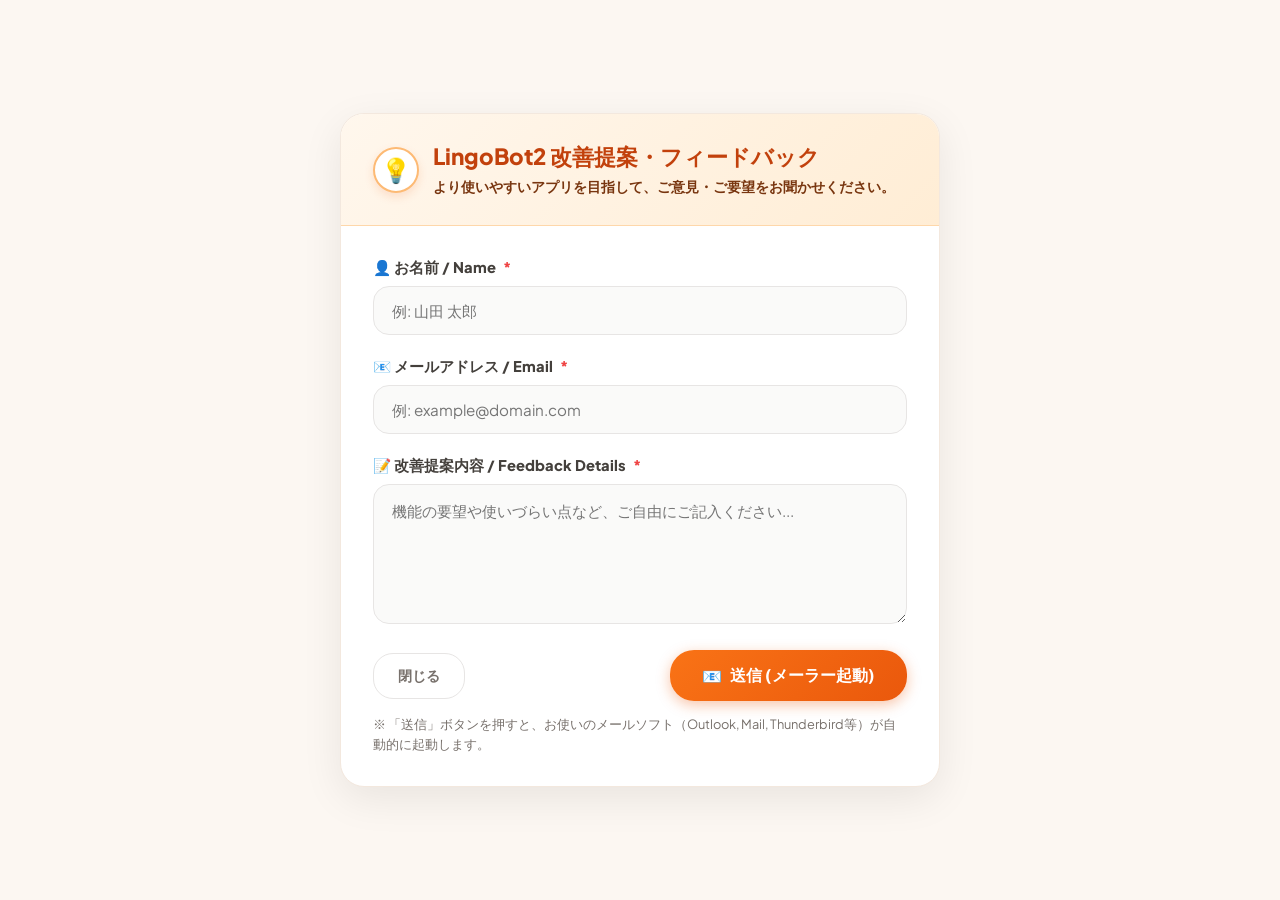
==== public/feedback.html @ 4ba13a7b "Release Ver4.0: Replace header end button with feedback button and add standalone feedback page with" ====
<!DOCTYPE html>
<html lang="ja">
<head>
    <meta charset="UTF-8">
    <meta name="viewport" content="width=device-width, initial-scale=1.0">
    <title>LingoBot2 - 改善提案・フィードバック</title>
    <link rel="preconnect" href="https://fonts.googleapis.com">
    <link rel="preconnect" href="https://fonts.gstatic.com" crossorigin>
    <link href="https://fonts.googleapis.com/css2?family=Plus+Jakarta+Sans:wght@400;500;600;700;800&display=swap" rel="stylesheet">
    <style>
        * {
            box-sizing: border-box;
            margin: 0;
            padding: 0;
        }
        body {
            font-family: 'Plus Jakarta Sans', -apple-system, BlinkMacSystemFont, sans-serif;
            background-color: #fcf7f2;
            color: #1c1917;
            display: flex;
            justify-content: center;
            align-items: center;
            min-height: 100vh;
            padding: 20px;
        }
        .feedback-card {
            background: #ffffff;
            width: 100%;
            max-width: 600px;
            border-radius: 24px;
            box-shadow: 0 12px 40px rgba(0, 0, 0, 0.08);
            border: 1px solid #f3e8de;
            overflow: hidden;
        }
        .feedback-header {
            background: linear-gradient(135deg, #fff7ed, #ffedd5);
            padding: 28px 32px;
            border-bottom: 1px solid #fed7aa;
            display: flex;
            align-items: center;
            gap: 14px;
        }
        .brand-icon {
            width: 46px;
            height: 46px;
            border-radius: 50%;
            background: #ffffff;
            border: 2px solid #fdba74;
            display: flex;
            align-items: center;
            justify-content: center;
            font-size: 1.5rem;
            box-shadow: 0 4px 10px rgba(234, 88, 12, 0.15);
        }
        .header-title-group h1 {
            font-size: 1.4rem;
            font-weight: 800;
            color: #c2410c;
        }
        .header-title-group p {
            font-size: 0.88rem;
            color: #78350f;
            margin-top: 4px;
            font-weight: 600;
        }
        .feedback-body {
            padding: 32px;
        }
        .form-group {
            margin-bottom: 22px;
        }
        .form-label {
            display: block;
            font-size: 0.92rem;
            font-weight: 800;
            color: #44403c;
            margin-bottom: 8px;
        }
        .form-label span.required {
            color: #ef4444;
            margin-left: 4px;
        }
        .form-input, .form-textarea {
            width: 100%;
            padding: 14px 18px;
            border-radius: 16px;
            border: 1.5px solid #e7e5e4;
            background: #fafaf9;
            font-family: inherit;
            font-size: 0.95rem;
            color: #1c1917;
            outline: none;
            transition: all 0.2s ease;
        }
        .form-input:focus, .form-textarea:focus {
            border-color: #ea580c;
            background: #ffffff;
            box-shadow: 0 0 0 4px rgba(234, 88, 12, 0.12);
        }
        .form-textarea {
            resize: vertical;
            min-height: 140px;
            line-height: 1.6;
        }
        .feedback-footer {
            display: flex;
            justify-content: space-between;
            align-items: center;
            margin-top: 10px;
        }
        .btn-submit {
            padding: 14px 32px;
            border-radius: 24px;
            border: none;
            background: linear-gradient(135deg, #f97316, #ea580c);
            color: #ffffff;
            font-family: inherit;
            font-size: 1rem;
            font-weight: 800;
            cursor: pointer;
            box-shadow: 0 4px 14px rgba(234, 88, 12, 0.35);
            transition: all 0.2s ease;
            display: inline-flex;
            align-items: center;
            gap: 8px;
        }
        .btn-submit:hover {
            transform: translateY(-2px);
            box-shadow: 0 6px 20px rgba(234, 88, 12, 0.45);
        }
        .btn-close {
            padding: 12px 24px;
            border-radius: 20px;
            border: 1.5px solid #e7e5e4;
            background: #ffffff;
            color: #78716c;
            font-family: inherit;
            font-size: 0.9rem;
            font-weight: 700;
            cursor: pointer;
            transition: all 0.2s ease;
        }
        .btn-close:hover {
            background: #f5f5f4;
            color: #44403c;
        }
        .notice-text {
            font-size: 0.8rem;
            color: #78716c;
            margin-top: 14px;
            line-height: 1.5;
        }
    </style>
</head>
<body>
    <div class="feedback-card">
        <header class="feedback-header">
            <div class="brand-icon">💡</div>
            <div class="header-title-group">
                <h1>LingoBot2 改善提案・フィードバック</h1>
                <p>より使いやすいアプリを目指して、ご意見・ご要望をお聞かせください。</p>
            </div>
        </header>

        <main class="feedback-body">
            <form id="feedbackForm" onsubmit="handleFeedbackSubmit(event)">
                <div class="form-group">
                    <label class="form-label" for="userName">👤 お名前 / Name <span class="required">*</span></label>
                    <input type="text" id="userName" class="form-input" placeholder="例: 山田 太郎" required />
                </div>

                <div class="form-group">
                    <label class="form-label" for="userEmail">📧 メールアドレス / Email <span class="required">*</span></label>
                    <input type="email" id="userEmail" class="form-input" placeholder="例: example@domain.com" required />
                </div>

                <div class="form-group">
                    <label class="form-label" for="feedbackContent">📝 改善提案内容 / Feedback Details <span class="required">*</span></label>
                    <textarea id="feedbackContent" class="form-textarea" placeholder="機能の要望や使いづらい点など、ご自由にご記入ください..." required></textarea>
                </div>

                <div class="feedback-footer">
                    <button type="button" class="btn-close" onclick="window.close()">閉じる</button>
                    <button type="submit" class="btn-submit">
                        <span>📧</span> <span>送信 (メーラー起動)</span>
                    </button>
                </div>

                <p class="notice-text">
                    ※ 「送信」ボタンを押すと、お使いのメールソフト（Outlook, Mail, Thunderbird等）が自動的に起動します。
                </p>
            </form>
        </main>
    </div>

    <script>
        function handleFeedbackSubmit(event) {
            event.preventDefault();

            const name = document.getElementById("userName").value.trim();
            const email = document.getElementById("userEmail").value.trim();
            const content = document.getElementById("feedbackContent").value.trim();

            if (!name || !email || !content) {
                alert("すべての項目を入力してください。");
                return;
            }

            const recipient = "support@example.com";
            const subject = encodeURIComponent("[LingoBot2] 改善提案・フィードバック");
            const bodyText = `【LingoBot2 改善提案・フィードバック】

■ お名前: ${name}
■ メールアドレス: ${email}

■ 改善提案・ご意見内容:
${content}

--------------------------------------------------
送信日時: ${new Date().toLocaleString('ja-JP')}
`;

            const body = encodeURIComponent(bodyText);
            const mailtoUrl = `mailto:${recipient}?subject=${subject}&body=${body}`;

            // Launch default mail client
            window.location.href = mailtoUrl;

            alert("メールソフトを起動しました。\nそのままメールを送信してください。ありがとうございます！");
        }
    </script>
</body>
</html>
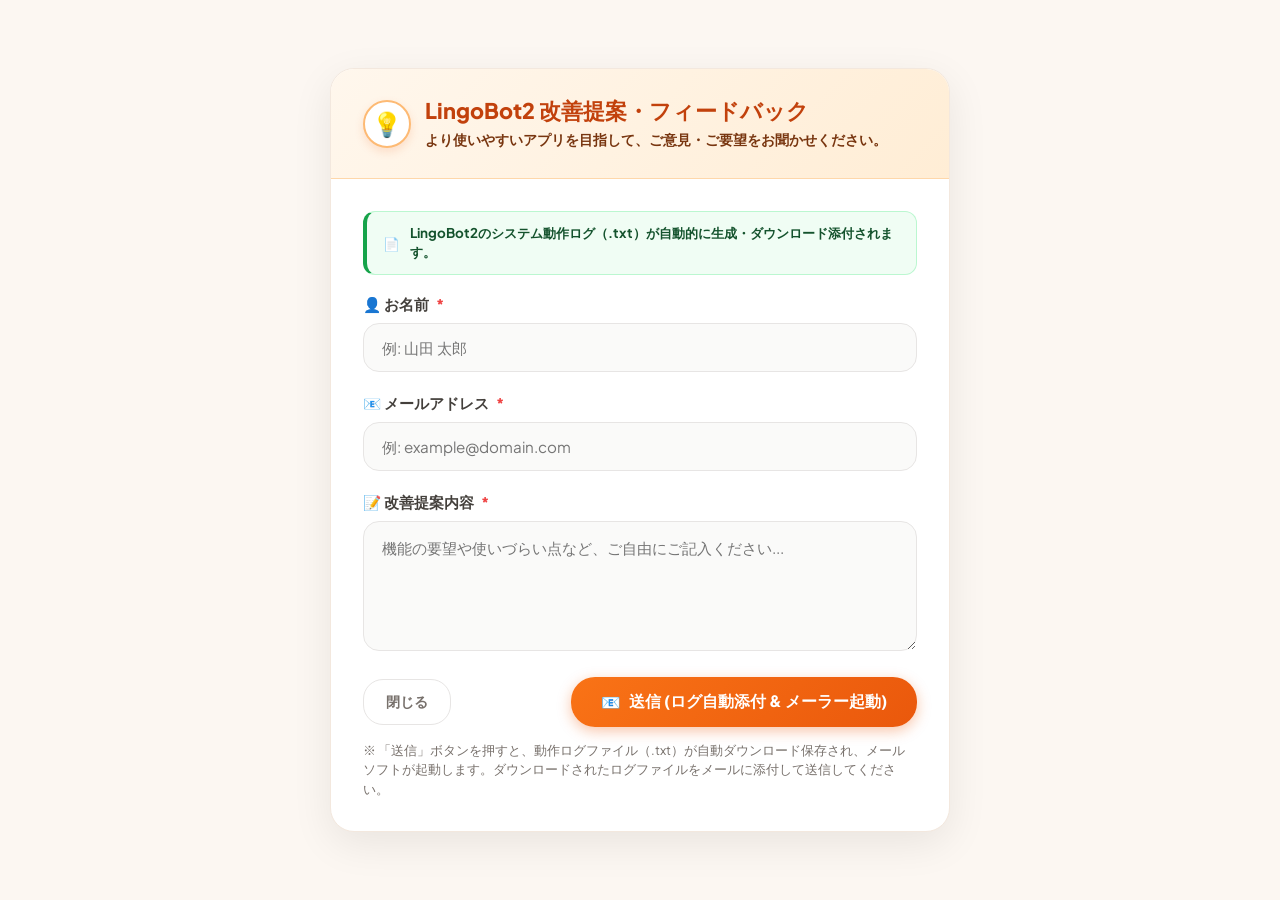
==== commit 981129a7: "Release Ver4.1: Synchronize feedback page UI language with system UI language and enable automatic l" ====
--- a/public/feedback.html
+++ b/public/feedback.html
@@ -3,7 +3,7 @@
 <head>
     <meta charset="UTF-8">
     <meta name="viewport" content="width=device-width, initial-scale=1.0">
-    <title>LingoBot2 - 改善提案・フィードバック</title>
+    <title>LingoBot2 - 改善提案 / Feedback</title>
     <link rel="preconnect" href="https://fonts.googleapis.com">
     <link rel="preconnect" href="https://fonts.gstatic.com" crossorigin>
     <link href="https://fonts.googleapis.com/css2?family=Plus+Jakarta+Sans:wght@400;500;600;700;800&display=swap" rel="stylesheet">
@@ -26,7 +26,7 @@
         .feedback-card {
             background: #ffffff;
             width: 100%;
-            max-width: 600px;
+            max-width: 620px;
             border-radius: 24px;
             box-shadow: 0 12px 40px rgba(0, 0, 0, 0.08);
             border: 1px solid #f3e8de;
@@ -41,8 +41,8 @@
             gap: 14px;
         }
         .brand-icon {
-            width: 46px;
-            height: 46px;
+            width: 48px;
+            height: 48px;
             border-radius: 50%;
             background: #ffffff;
             border: 2px solid #fdba74;
@@ -51,9 +51,10 @@
             justify-content: center;
             font-size: 1.5rem;
             box-shadow: 0 4px 10px rgba(234, 88, 12, 0.15);
+            flex-shrink: 0;
         }
         .header-title-group h1 {
-            font-size: 1.4rem;
+            font-size: 1.35rem;
             font-weight: 800;
             color: #c2410c;
         }
@@ -99,9 +100,23 @@
         }
         .form-textarea {
             resize: vertical;
-            min-height: 140px;
+            min-height: 130px;
             line-height: 1.6;
         }
+        .log-attach-badge {
+            background: #f0fdf4;
+            border: 1px solid #bbf7d0;
+            border-left: 4px solid #16a34a;
+            border-radius: 12px;
+            padding: 12px 16px;
+            font-size: 0.84rem;
+            color: #14532d;
+            font-weight: 700;
+            margin-bottom: 20px;
+            display: flex;
+            align-items: center;
+            gap: 10px;
+        }
         .feedback-footer {
             display: flex;
             justify-content: space-between;
@@ -109,13 +124,13 @@
             margin-top: 10px;
         }
         .btn-submit {
-            padding: 14px 32px;
+            padding: 14px 30px;
             border-radius: 24px;
             border: none;
             background: linear-gradient(135deg, #f97316, #ea580c);
             color: #ffffff;
             font-family: inherit;
-            font-size: 1rem;
+            font-size: 0.98rem;
             font-weight: 800;
             cursor: pointer;
             box-shadow: 0 4px 14px rgba(234, 88, 12, 0.35);
@@ -129,7 +144,7 @@
             box-shadow: 0 6px 20px rgba(234, 88, 12, 0.45);
         }
         .btn-close {
-            padding: 12px 24px;
+            padding: 12px 22px;
             border-radius: 20px;
             border: 1.5px solid #e7e5e4;
             background: #ffffff;
@@ -157,67 +172,182 @@
         <header class="feedback-header">
             <div class="brand-icon">💡</div>
             <div class="header-title-group">
-                <h1>LingoBot2 改善提案・フィードバック</h1>
-                <p>より使いやすいアプリを目指して、ご意見・ご要望をお聞かせください。</p>
+                <h1 id="txtTitle">LingoBot2 改善提案・フィードバック</h1>
+                <p id="txtSub">より使いやすいアプリを目指して、ご意見・ご要望をお聞かせください。</p>
             </div>
         </header>
 
         <main class="feedback-body">
             <form id="feedbackForm" onsubmit="handleFeedbackSubmit(event)">
+                <!-- Auto Log Attachment Indicator Badge -->
+                <div class="log-attach-badge">
+                    <span>📄</span>
+                    <span id="txtLogBadge">LingoBot2のシステム動作ログ（.txt）が自動的に添付・生成されます。</span>
+                </div>
+
                 <div class="form-group">
-                    <label class="form-label" for="userName">👤 お名前 / Name <span class="required">*</span></label>
+                    <label class="form-label" for="userName"><span id="lblUserName">👤 お名前</span> <span class="required">*</span></label>
                     <input type="text" id="userName" class="form-input" placeholder="例: 山田 太郎" required />
                 </div>
 
                 <div class="form-group">
-                    <label class="form-label" for="userEmail">📧 メールアドレス / Email <span class="required">*</span></label>
+                    <label class="form-label" for="userEmail"><span id="lblUserEmail">📧 メールアドレス</span> <span class="required">*</span></label>
                     <input type="email" id="userEmail" class="form-input" placeholder="例: example@domain.com" required />
                 </div>
 
                 <div class="form-group">
-                    <label class="form-label" for="feedbackContent">📝 改善提案内容 / Feedback Details <span class="required">*</span></label>
+                    <label class="form-label" for="feedbackContent"><span id="lblContent">📝 改善提案内容</span> <span class="required">*</span></label>
                     <textarea id="feedbackContent" class="form-textarea" placeholder="機能の要望や使いづらい点など、ご自由にご記入ください..." required></textarea>
                 </div>
 
                 <div class="feedback-footer">
-                    <button type="button" class="btn-close" onclick="window.close()">閉じる</button>
-                    <button type="submit" class="btn-submit">
-                        <span>📧</span> <span>送信 (メーラー起動)</span>
+                    <button type="button" class="btn-close" id="btnClose" onclick="window.close()">閉じる</button>
+                    <button type="submit" class="btn-submit" id="btnSubmit">
+                        <span>📧</span> <span id="txtSubmitBtn">送信 (ログ自動添付 & メーラー起動)</span>
                     </button>
                 </div>
 
-                <p class="notice-text">
-                    ※ 「送信」ボタンを押すと、お使いのメールソフト（Outlook, Mail, Thunderbird等）が自動的に起動します。
+                <p class="notice-text" id="txtNotice">
+                    ※ 「送信」ボタンを押すと、ログファイル（.txt）が自動ダウンロード保存され、お使いのメールソフトが起動します。ダウンロードされたログファイルをメールに添付して送信してください。
                 </p>
             </form>
         </main>
     </div>
 
     <script>
+        // Multi-language dictionary strictly matching LingoBot2 System UI Language
+        const i18nFeedback = {
+            "tiếng Nhật": {
+                title: "LingoBot2 改善提案・フィードバック",
+                sub: "より使いやすいアプリを目指して、ご意見・ご要望をお聞かせください。",
+                logBadge: "LingoBot2のシステム動作ログ（.txt）が自動的に生成・ダウンロード添付されます。",
+                lblName: "👤 お名前",
+                phName: "例: 山田 太郎",
+                lblEmail: "📧 メールアドレス",
+                phEmail: "例: example@domain.com",
+                lblContent: "📝 改善提案内容",
+                phContent: "機能の要望や使いづらい点など、ご自由にご記入ください...",
+                btnClose: "閉じる",
+                btnSubmit: "送信 (ログ自動添付 & メーラー起動)",
+                notice: "※ 「送信」ボタンを押すと、動作ログファイル（.txt）が自動ダウンロード保存され、メールソフトが起動します。ダウンロードされたログファイルをメールに添付して送信してください。",
+                alertSuccess: "【ログファイルの準備完了】\nLingoBot2の動作ログ（.txt）を自動ダウンロードし、クリップボードにもコピーしました！\n起動したメールソフトにログファイルを添付（または貼り付け）して送信してください。"
+            },
+            "tiếng Việt": {
+                title: "LingoBot2 Gợi ý cải tiến & Phản hồi",
+                sub: "Hãy gửi cho chúng tôi ý kiến và đóng góp của bạn để hoàn thiện LingoBot2 tốt hơn.",
+                logBadge: "Tệp nhật ký hệ thống LingoBot2 (.txt) sẽ được tự động tạo và tải xuống để đính kèm.",
+                lblName: "👤 Họ và tên",
+                phName: "Ví dụ: Nguyễn Văn An",
+                lblEmail: "📧 Địa chỉ Email",
+                phEmail: "Ví dụ: example@domain.com",
+                lblContent: "📝 Nội dung gợi ý cải tiến",
+                phContent: "Nhập các tính năng mong muốn hoặc góp ý trải nghiệm...",
+                btnClose: "Đóng",
+                btnSubmit: "Gửi (Tự động tải Log & Mở Mailer)",
+                notice: "※ Khi nhấn 'Gửi', tệp nhật ký (.txt) sẽ tự động được tải về máy và ứng dụng Mail sẽ mở ra. Vui lòng đính kèm tệp nhật ký vừa tải về vào Email trước khi gửi.",
+                alertSuccess: "【ĐÃ CHUẨN BỊ TỆP NHẬT KÝ SYSTEM LOG】\nTệp nhật ký LingoBot2 (.txt) đã được tự động tải về và sao chép vào khay nhớ tạm!\nVui lòng đính kèm tệp .txt này vào ứng dụng Email vừa mở để gửi đi."
+            },
+            "tiếng Anh": {
+                title: "LingoBot2 Feedback & Suggestions",
+                sub: "Help us make LingoBot2 better by sharing your feedback and suggestions.",
+                logBadge: "LingoBot2 system log file (.txt) will be automatically generated and attached.",
+                lblName: "👤 Full Name",
+                phName: "e.g. John Smith",
+                lblEmail: "📧 Email Address",
+                phEmail: "e.g. example@domain.com",
+                lblContent: "📝 Suggestion / Feedback Details",
+                phContent: "Feel free to share feature requests or issues you experienced...",
+                btnClose: "Close",
+                btnSubmit: "Send (Auto-Attach Log & Launch Mailer)",
+                notice: "※ Clicking 'Send' will automatically download the system log (.txt) and open your default email app. Please attach the downloaded log file to your email.",
+                alertSuccess: "【SYSTEM LOG FILE READY】\nLingoBot2 system log (.txt) has been downloaded and copied to clipboard!\nPlease attach the downloaded .txt log file to the opened email app."
+            }
+        };
+
+        // Get language parameter or fallback to localStorage
+        function getUiLanguage() {
+            const urlParams = new URLSearchParams(window.location.search);
+            let lang = urlParams.get('lang');
+            if (!lang) {
+                lang = localStorage.getItem("lingobot_ui_lang");
+            }
+            if (lang && i18nFeedback[lang]) return lang;
+            return "tiếng Nhật"; // Default to Japanese if system language is JP
+        }
+
+        // Apply UI text matching system language
+        function applyLanguageUi() {
+            const lang = getUiLanguage();
+            const dict = i18nFeedback[lang] || i18nFeedback["tiếng Nhật"];
+
+            document.getElementById("txtTitle").textContent = dict.title;
+            document.getElementById("txtSub").textContent = dict.sub;
+            document.getElementById("txtLogBadge").textContent = dict.logBadge;
+            document.getElementById("lblUserName").textContent = dict.lblName;
+            document.getElementById("userName").placeholder = dict.phName;
+            document.getElementById("lblUserEmail").textContent = dict.lblEmail;
+            document.getElementById("userEmail").placeholder = dict.phEmail;
+            document.getElementById("lblContent").textContent = dict.lblContent;
+            document.getElementById("feedbackContent").placeholder = dict.phContent;
+            document.getElementById("btnClose").textContent = dict.btnClose;
+            document.getElementById("txtSubmitBtn").textContent = dict.btnSubmit;
+            document.getElementById("txtNotice").textContent = dict.notice;
+        }
+
         function handleFeedbackSubmit(event) {
             event.preventDefault();
+
+            const lang = getUiLanguage();
+            const dict = i18nFeedback[lang] || i18nFeedback["tiếng Nhật"];
 
             const name = document.getElementById("userName").value.trim();
             const email = document.getElementById("userEmail").value.trim();
             const content = document.getElementById("feedbackContent").value.trim();
 
             if (!name || !email || !content) {
-                alert("すべての項目を入力してください。");
+                alert("Vui lòng nhập đầy đủ thông tin / すべての項目を入力してください。");
                 return;
             }
 
+            // Fetch system logs from localStorage saved by main LingoBot2 window
+            const logsText = localStorage.getItem("lingobot_latest_logs") || "LingoBot2 System Log Data:\n[No log recorded]";
+
+            // 1. Auto-download system log text file (.txt)
+            const blob = new Blob([logsText], { type: "text/plain;charset=utf-8" });
+            const a = document.createElement("a");
+            a.href = URL.createObjectURL(blob);
+            a.download = `lingobot_system_logs_${Date.now()}.txt`;
+            document.body.appendChild(a);
+            a.click();
+            document.body.removeChild(a);
+
+            // 2. Auto-copy log text to Clipboard as convenient backup
+            if (navigator.clipboard) {
+                navigator.clipboard.writeText(logsText).catch(() => {});
+            }
+
+            // 3. Construct mailto URL with feedback content and log excerpt
             const recipient = "support@example.com";
-            const subject = encodeURIComponent("[LingoBot2] 改善提案・フィードバック");
-            const bodyText = `【LingoBot2 改善提案・フィードバック】
-
-■ お名前: ${name}
-■ メールアドレス: ${email}
-
-■ 改善提案・ご意見内容:
+            const subject = encodeURIComponent(`[LingoBot2] 改善提案・フィードバック (${name}様)`);
+            
+            const logSnippet = logsText.length > 800 ? logsText.substring(logsText.length - 800) : logsText;
+
+            const bodyText = `【LingoBot2 改善提案・フィードバック / Feedback】
+
+■ お名前 / Name: ${name}
+■ メールアドレス / Email: ${email}
+
+■ 改善提案内容 / Details:
 ${content}
 
 --------------------------------------------------
-送信日時: ${new Date().toLocaleString('ja-JP')}
+📋 添付ログファイル: lingobot_system_logs.txt (自動ダウンロード保存されました)
+--------------------------------------------------
+🖥️ 直近のシステム動作ログ抜粋 (Recent System Log Excerpt):
+${logSnippet}
+
+--------------------------------------------------
+送信日時: ${new Date().toLocaleString()}
 `;
 
             const body = encodeURIComponent(bodyText);
@@ -226,8 +356,10 @@
             // Launch default mail client
             window.location.href = mailtoUrl;
 
-            alert("メールソフトを起動しました。\nそのままメールを送信してください。ありがとうございます！");
-        }
+            alert(dict.alertSuccess);
+        }
+
+        document.addEventListener("DOMContentLoaded", applyLanguageUi);
     </script>
 </body>
 </html>
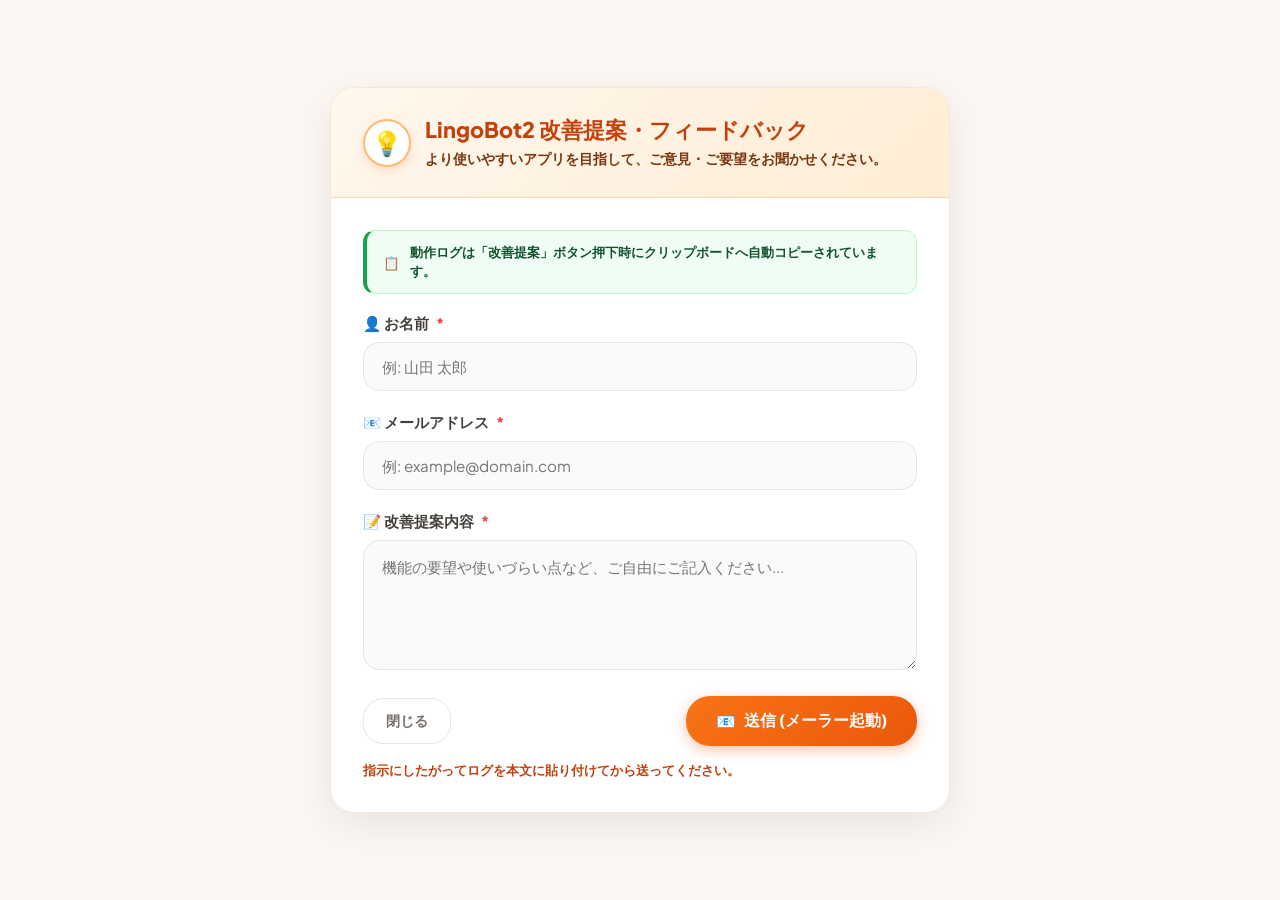
==== commit 4d97b0c3: "Release Ver4.2: Copy logs to clipboard on Feedback button press, insert Ctrl+V placeholder in email " ====
--- a/public/feedback.html
+++ b/public/feedback.html
@@ -160,10 +160,11 @@
             color: #44403c;
         }
         .notice-text {
-            font-size: 0.8rem;
-            color: #78716c;
+            font-size: 0.82rem;
+            color: #c2410c;
             margin-top: 14px;
             line-height: 1.5;
+            font-weight: 700;
         }
     </style>
 </head>
@@ -179,10 +180,10 @@
 
         <main class="feedback-body">
             <form id="feedbackForm" onsubmit="handleFeedbackSubmit(event)">
-                <!-- Auto Log Attachment Indicator Badge -->
+                <!-- Auto Log Clipboard Badge -->
                 <div class="log-attach-badge">
-                    <span>📄</span>
-                    <span id="txtLogBadge">LingoBot2のシステム動作ログ（.txt）が自動的に添付・生成されます。</span>
+                    <span>📋</span>
+                    <span id="txtLogBadge">動作ログは「改善提案」ボタン押下時にクリップボードへ自動コピーされています。</span>
                 </div>
 
                 <div class="form-group">
@@ -203,12 +204,12 @@
                 <div class="feedback-footer">
                     <button type="button" class="btn-close" id="btnClose" onclick="window.close()">閉じる</button>
                     <button type="submit" class="btn-submit" id="btnSubmit">
-                        <span>📧</span> <span id="txtSubmitBtn">送信 (ログ自動添付 & メーラー起動)</span>
+                        <span>📧</span> <span id="txtSubmitBtn">送信 (メーラー起動)</span>
                     </button>
                 </div>
 
                 <p class="notice-text" id="txtNotice">
-                    ※ 「送信」ボタンを押すと、ログファイル（.txt）が自動ダウンロード保存され、お使いのメールソフトが起動します。ダウンロードされたログファイルをメールに添付して送信してください。
+                    指示にしたがってログを本文に貼り付けてから送ってください。
                 </p>
             </form>
         </main>
@@ -220,7 +221,7 @@
             "tiếng Nhật": {
                 title: "LingoBot2 改善提案・フィードバック",
                 sub: "より使いやすいアプリを目指して、ご意見・ご要望をお聞かせください。",
-                logBadge: "LingoBot2のシステム動作ログ（.txt）が自動的に生成・ダウンロード添付されます。",
+                logBadge: "動作ログは「改善提案」ボタン押下時にクリップボードへ自動コピーされています。",
                 lblName: "👤 お名前",
                 phName: "例: 山田 太郎",
                 lblEmail: "📧 メールアドレス",
@@ -228,14 +229,14 @@
                 lblContent: "📝 改善提案内容",
                 phContent: "機能の要望や使いづらい点など、ご自由にご記入ください...",
                 btnClose: "閉じる",
-                btnSubmit: "送信 (ログ自動添付 & メーラー起動)",
-                notice: "※ 「送信」ボタンを押すと、動作ログファイル（.txt）が自動ダウンロード保存され、メールソフトが起動します。ダウンロードされたログファイルをメールに添付して送信してください。",
-                alertSuccess: "【ログファイルの準備完了】\nLingoBot2の動作ログ（.txt）を自動ダウンロードし、クリップボードにもコピーしました！\n起動したメールソフトにログファイルを添付（または貼り付け）して送信してください。"
+                btnSubmit: "送信 (メーラー起動)",
+                notice: "指示にしたがってログを本文に貼り付けてから送ってください。",
+                placeholderLog: "<-----ここにCtrl＋Vでログをコピーしてください----->"
             },
             "tiếng Việt": {
                 title: "LingoBot2 Gợi ý cải tiến & Phản hồi",
                 sub: "Hãy gửi cho chúng tôi ý kiến và đóng góp của bạn để hoàn thiện LingoBot2 tốt hơn.",
-                logBadge: "Tệp nhật ký hệ thống LingoBot2 (.txt) sẽ được tự động tạo và tải xuống để đính kèm.",
+                logBadge: "Nhật ký hệ thống đã được tự động sao chép vào khay nhớ tạm khi bấm nút Gợi ý cải tiến.",
                 lblName: "👤 Họ và tên",
                 phName: "Ví dụ: Nguyễn Văn An",
                 lblEmail: "📧 Địa chỉ Email",
@@ -243,14 +244,14 @@
                 lblContent: "📝 Nội dung gợi ý cải tiến",
                 phContent: "Nhập các tính năng mong muốn hoặc góp ý trải nghiệm...",
                 btnClose: "Đóng",
-                btnSubmit: "Gửi (Tự động tải Log & Mở Mailer)",
-                notice: "※ Khi nhấn 'Gửi', tệp nhật ký (.txt) sẽ tự động được tải về máy và ứng dụng Mail sẽ mở ra. Vui lòng đính kèm tệp nhật ký vừa tải về vào Email trước khi gửi.",
-                alertSuccess: "【ĐÃ CHUẨN BỊ TỆP NHẬT KÝ SYSTEM LOG】\nTệp nhật ký LingoBot2 (.txt) đã được tự động tải về và sao chép vào khay nhớ tạm!\nVui lòng đính kèm tệp .txt này vào ứng dụng Email vừa mở để gửi đi."
+                btnSubmit: "Gửi (Mở Mailer)",
+                notice: "Vui lòng dán nhật ký (Ctrl+V) vào nội dung Email theo hướng dẫn trước khi gửi.",
+                placeholderLog: "<-----Vui lòng Ctrl+V dán nhật ký vào đây----->"
             },
             "tiếng Anh": {
                 title: "LingoBot2 Feedback & Suggestions",
                 sub: "Help us make LingoBot2 better by sharing your feedback and suggestions.",
-                logBadge: "LingoBot2 system log file (.txt) will be automatically generated and attached.",
+                logBadge: "System log has been automatically copied to clipboard when clicking Feedback button.",
                 lblName: "👤 Full Name",
                 phName: "e.g. John Smith",
                 lblEmail: "📧 Email Address",
@@ -258,9 +259,9 @@
                 lblContent: "📝 Suggestion / Feedback Details",
                 phContent: "Feel free to share feature requests or issues you experienced...",
                 btnClose: "Close",
-                btnSubmit: "Send (Auto-Attach Log & Launch Mailer)",
-                notice: "※ Clicking 'Send' will automatically download the system log (.txt) and open your default email app. Please attach the downloaded log file to your email.",
-                alertSuccess: "【SYSTEM LOG FILE READY】\nLingoBot2 system log (.txt) has been downloaded and copied to clipboard!\nPlease attach the downloaded .txt log file to the opened email app."
+                btnSubmit: "Send (Launch Mailer)",
+                notice: "Please paste the log (Ctrl+V) into the email body as instructed before sending.",
+                placeholderLog: "<-----Please press Ctrl+V to paste the log here----->"
             }
         };
 
@@ -309,28 +310,10 @@
                 return;
             }
 
-            // Fetch system logs from localStorage saved by main LingoBot2 window
-            const logsText = localStorage.getItem("lingobot_latest_logs") || "LingoBot2 System Log Data:\n[No log recorded]";
-
-            // 1. Auto-download system log text file (.txt)
-            const blob = new Blob([logsText], { type: "text/plain;charset=utf-8" });
-            const a = document.createElement("a");
-            a.href = URL.createObjectURL(blob);
-            a.download = `lingobot_system_logs_${Date.now()}.txt`;
-            document.body.appendChild(a);
-            a.click();
-            document.body.removeChild(a);
-
-            // 2. Auto-copy log text to Clipboard as convenient backup
-            if (navigator.clipboard) {
-                navigator.clipboard.writeText(logsText).catch(() => {});
-            }
-
-            // 3. Construct mailto URL with feedback content and log excerpt
+            // Construct mailto URL with feedback content and clipboard paste instruction
             const recipient = "support@example.com";
             const subject = encodeURIComponent(`[LingoBot2] 改善提案・フィードバック (${name}様)`);
-            
-            const logSnippet = logsText.length > 800 ? logsText.substring(logsText.length - 800) : logsText;
+            const placeholderText = dict.placeholderLog || "<-----ここにCtrl＋Vでログをコピーしてください----->";
 
             const bodyText = `【LingoBot2 改善提案・フィードバック / Feedback】
 
@@ -341,11 +324,8 @@
 ${content}
 
 --------------------------------------------------
-📋 添付ログファイル: lingobot_system_logs.txt (自動ダウンロード保存されました)
---------------------------------------------------
-🖥️ 直近のシステム動作ログ抜粋 (Recent System Log Excerpt):
-${logSnippet}
-
+🖥️ システム動作ログ (System Logs):
+${placeholderText}
 --------------------------------------------------
 送信日時: ${new Date().toLocaleString()}
 `;
@@ -355,8 +335,6 @@
 
             // Launch default mail client
             window.location.href = mailtoUrl;
-
-            alert(dict.alertSuccess);
         }
 
         document.addEventListener("DOMContentLoaded", applyLanguageUi);
